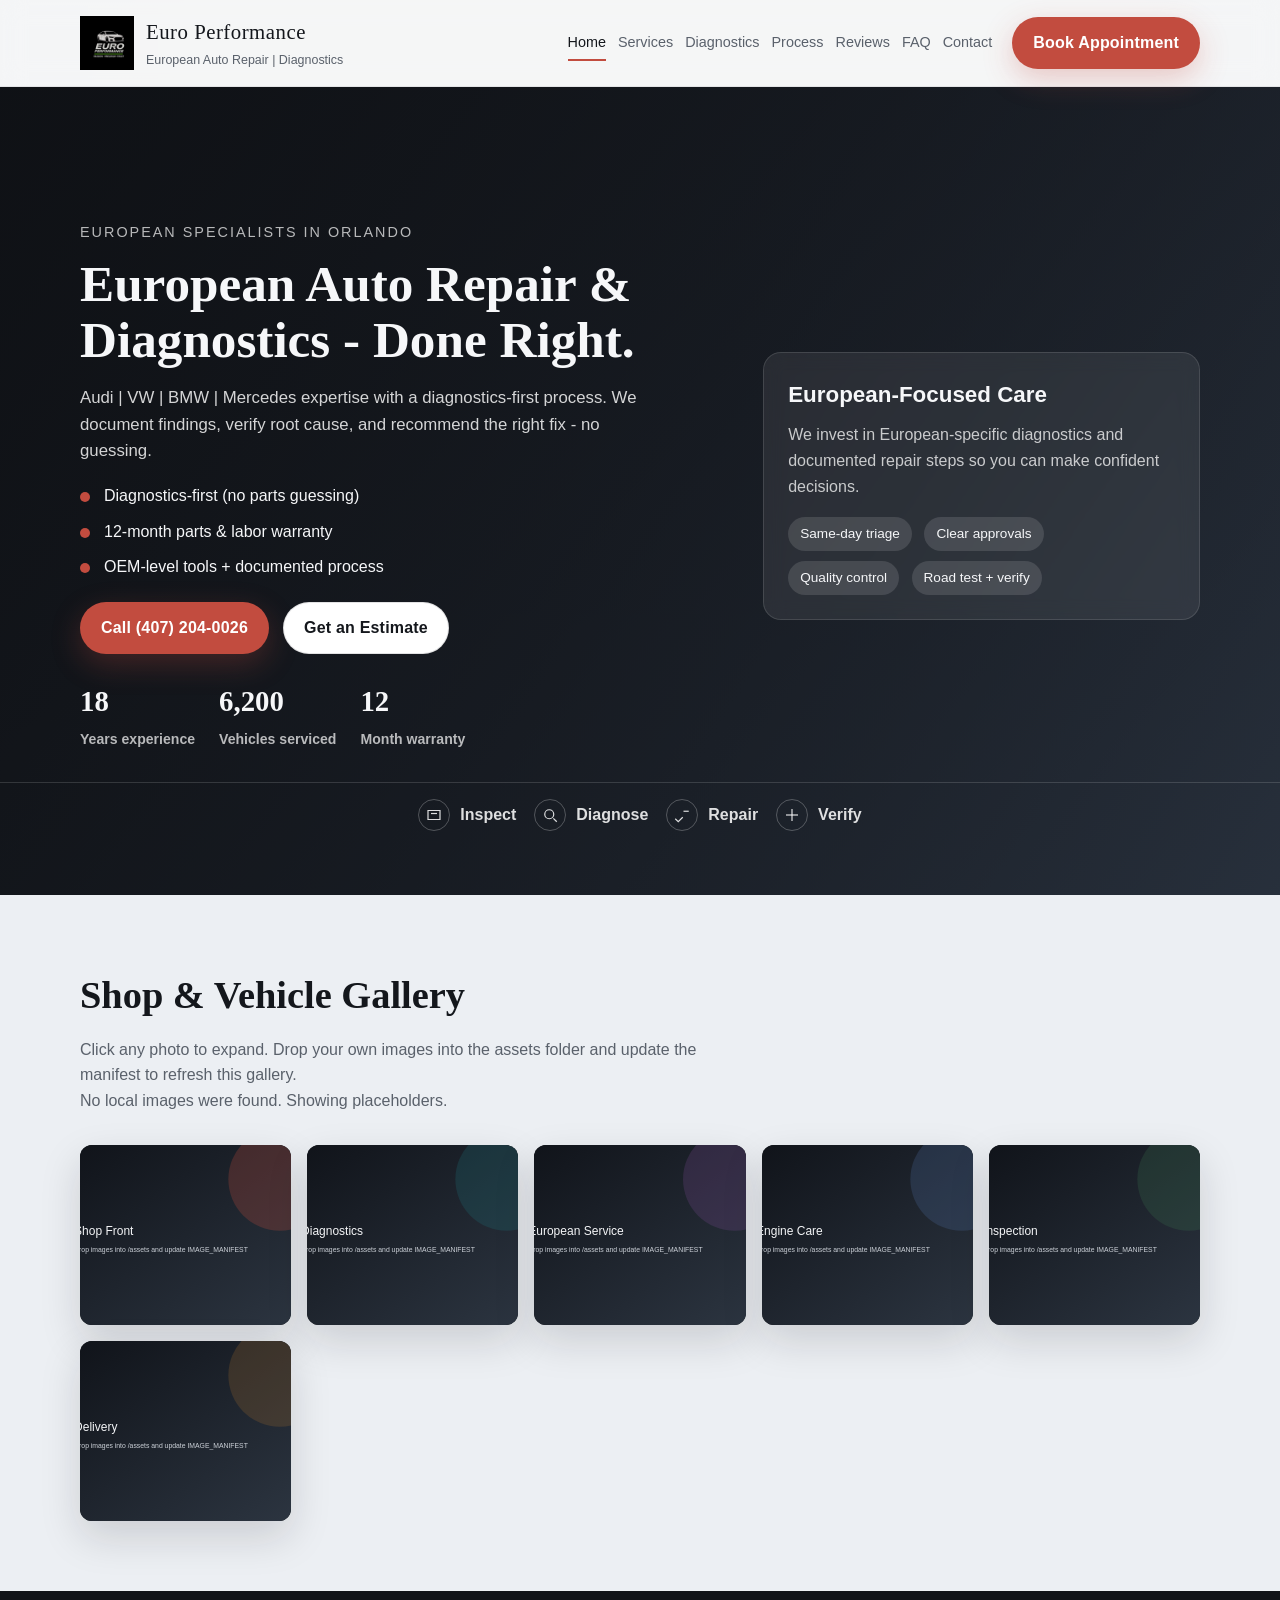
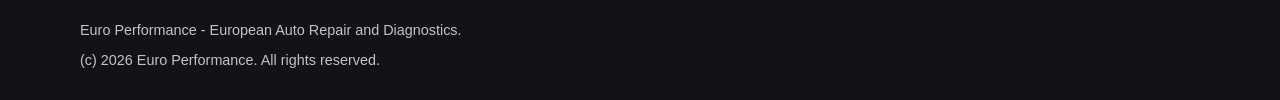
==== index.html @ 00151415 "Initial commit" ====
<!doctype html>
<html lang="en">
<head>
  <meta charset="utf-8">
  <meta name="viewport" content="width=device-width, initial-scale=1">
  <title>Euro Performance | European Auto Repair & Diagnostics</title>
  <meta name="description" content="Euro Performance provides European auto repair and diagnostics. Audi, VW, BMW, Mercedes specialists with a diagnostics-first process.">
  <meta property="og:title" content="Euro Performance">
  <meta property="og:description" content="European auto repair and diagnostics.">
  <meta property="og:type" content="website">
  <meta property="og:image" content="assets/og-placeholder.svg">
  <meta property="og:url" content="https://example.com">
  <link rel="stylesheet" href="styles.css">
  <script type="application/ld+json">
  {
    "@context": "https://schema.org",
    "@type": "LocalBusiness",
    "name": "Euro Performance",
    "description": "European auto repair and diagnostics.",
    "telephone": "+1-407-204-0026",
    "address": {
      "@type": "PostalAddress",
      "streetAddress": "1234 Placeholder Ave",
      "addressLocality": "Orlando",
      "addressRegion": "FL",
      "postalCode": "32801",
      "addressCountry": "US"
    },
    "areaServed": "Orlando, FL",
    "url": "https://example.com"
  }
  </script>
</head>
<body>
  <a class="skip-link" href="#main" data-no-transition="true">Skip to content</a>
  <div id="pageTransition" class="page-transition" aria-hidden="true">
    <div class="wipe"></div>
  </div>
  <header class="site-header" aria-label="Primary">
    <div class="container header-inner">
      <div class="brand">
        <img class="brand-logo" src="galery/logo/logo.jpg" alt="Euro Performance logo">
        <div class="brand-text">
          <span class="brand-name">Euro Performance</span>
          <span class="brand-tag">European Auto Repair | Diagnostics</span>
        </div>
      </div>
      <nav class="nav" aria-label="Site">
        <a class="is-active" href="index.html" aria-current="page">Home</a>
        <a href="services.html">Services</a>
        <a href="diagnostics.html">Diagnostics</a>
        <a href="process.html">Process</a>
        <a href="reviews.html">Reviews</a>
        <a href="faq.html">FAQ</a>
        <a href="contact.html">Contact</a>
      </nav>
      <a class="btn btn-primary header-cta" href="contact.html" aria-label="Book Appointment">Book Appointment</a>
    </div>
  </header>

  <main id="main">
    <section class="hero" id="hero">
      <div class="container hero-inner">
        <div class="hero-copy">
          <p class="eyebrow">European specialists in Orlando</p>
          <h1 class="section-title" tabindex="-1">European Auto Repair & Diagnostics - Done Right.</h1>
          <p class="subhead">Audi | VW | BMW | Mercedes expertise with a diagnostics-first process. We document findings, verify root cause, and recommend the right fix - no guessing.</p>
          <ul class="value-list">
            <li>Diagnostics-first (no parts guessing)</li>
            <li>12-month parts & labor warranty</li>
            <li>OEM-level tools + documented process</li>
          </ul>
          <div class="hero-ctas">
            <a class="btn btn-primary" href="tel:+14072040026">Call (407) 204-0026</a>
            <a class="btn btn-secondary" href="contact.html">Get an Estimate</a>
          </div>
          <div class="hero-metrics">
            <div class="metric">
              <span class="metric-value" data-count="18">0</span>
              <span class="metric-label">Years experience</span>
            </div>
            <div class="metric">
              <span class="metric-value" data-count="6200">0</span>
              <span class="metric-label">Vehicles serviced</span>
            </div>
            <div class="metric">
              <span class="metric-value" data-count="12">0</span>
              <span class="metric-label">Month warranty</span>
            </div>
          </div>
        </div>
        <div class="hero-card">
          <div class="hero-card-inner">
            <h3>European-Focused Care</h3>
            <p>We invest in European-specific diagnostics and documented repair steps so you can make confident decisions.</p>
            <div class="hero-card-list">
              <div>
                <span class="pill">Same-day triage</span>
                <span class="pill">Clear approvals</span>
              </div>
              <div>
                <span class="pill">Quality control</span>
                <span class="pill">Road test + verify</span>
              </div>
            </div>
          </div>
        </div>
      </div>
      <div class="trust-band" aria-label="Trusted Process">
        <div class="trust-step">
          <span class="icon">
            <svg viewBox="0 0 24 24" aria-hidden="true"><path d="M4 6h16v12H4z" fill="none" stroke="currentColor" stroke-width="1.6"/><path d="M8 10h8" stroke="currentColor" stroke-width="1.6"/></svg>
          </span>
          <span>Inspect</span>
        </div>
        <div class="trust-step">
          <span class="icon">
            <svg viewBox="0 0 24 24" aria-hidden="true"><circle cx="11" cy="11" r="6" fill="none" stroke="currentColor" stroke-width="1.6"/><path d="M16.5 16.5L21 21" stroke="currentColor" stroke-width="1.6"/></svg>
          </span>
          <span>Diagnose</span>
        </div>
        <div class="trust-step">
          <span class="icon">
            <svg viewBox="0 0 24 24" aria-hidden="true"><path d="M3 17l4 4 6-6" fill="none" stroke="currentColor" stroke-width="1.6"/><path d="M14 7h7" stroke="currentColor" stroke-width="1.6"/></svg>
          </span>
          <span>Repair</span>
        </div>
        <div class="trust-step">
          <span class="icon">
            <svg viewBox="0 0 24 24" aria-hidden="true"><path d="M4 12h16" stroke="currentColor" stroke-width="1.6"/><path d="M12 4v16" stroke="currentColor" stroke-width="1.6"/></svg>
          </span>
          <span>Verify</span>
        </div>
      </div>
    </section>


    <section id="gallery" class="section alt reveal">
      <div class="container">
        <div class="section-header">
          <h2 class="section-title" tabindex="-1">Shop & Vehicle Gallery</h2>
          <p>Click any photo to expand. Drop your own images into the assets folder and update the manifest to refresh this gallery.</p>
          <p id="gallery-status" class="muted"></p>
        </div>
        <div id="gallery-grid" class="gallery-grid" aria-live="polite"></div>
      </div>
    </section>

    <section id="before-after" class="section reveal">
      <div class="container">
        <div class="section-header">
          <h2 class="section-title" tabindex="-1">Before & After</h2>
          <p>When provided, we document the transformation with clear before-and-after photos.</p>
        </div>
        <div id="before-after-grid" class="before-after-grid"></div>
      </div>
    </section>

  </main>

  <footer class="site-footer">
    <div class="container footer-inner">
      <p>Euro Performance - European Auto Repair and Diagnostics.</p>
      <p>(c) <span id="year"></span> Euro Performance. All rights reserved.</p>
    </div>
  </footer>

  <div id="lightbox" class="lightbox" role="dialog" aria-modal="true" aria-hidden="true" aria-label="Image preview">
    <div class="lightbox-inner">
      <button id="lightbox-close" class="lightbox-close" type="button" aria-label="Close image">x</button>
      <img id="lightbox-img" alt="Expanded gallery item">
      <p id="lightbox-caption"></p>
    </div>
  </div>

  <script src="app.js"></script>
</body>
</html>
---- styles.css ----
﻿:root {
  --bg: #f4f5f7;
  --bg-alt: #eceff3;
  --bg-dark: #111318;
  --text: #14171c;
  --muted: #5a616b;
  --accent: #c24c3f;
  --accent-dark: #a33a30;
  --card: #ffffff;
  --shadow: 0 16px 40px rgba(17, 19, 24, 0.15);
  --radius: 18px;
  --radius-sm: 12px;
  --font-display: "Cormorant Garamond", "Times New Roman", serif;
  --font-body: "Avenir Next", "Segoe UI", "Helvetica Neue", sans-serif;
  --hero-image: linear-gradient(135deg, #171b22, #2e3845);
  --header-height: 86px;
  --transition-duration: 900ms;
  --transition-ease: cubic-bezier(0.65, 0, 0.35, 1);
}

* {
  box-sizing: border-box;
  margin: 0;
  padding: 0;
}

html {
  scroll-behavior: auto;
}

body {
  font-family: var(--font-body);
  color: var(--text);
  background: radial-gradient(circle at top, #f9f8f6, var(--bg)) fixed;
  line-height: 1.6;
}

img {
  max-width: 100%;
  display: block;
}

a {
  color: inherit;
  text-decoration: none;
}

main {
  transition: filter 0.3s ease;
}

body.is-transitioning main {
  filter: blur(1.6px);
}

body.is-transitioning main,
body.is-transitioning header,
body.is-transitioning footer {
  pointer-events: none;
}

.skip-link {
  position: absolute;
  left: -999px;
  top: 12px;
  background: #fff;
  color: #000;
  padding: 8px 12px;
  border-radius: 6px;
  z-index: 20;
}

.skip-link:focus {
  left: 12px;
}

.page-transition {
  position: fixed;
  inset: 0;
  z-index: 999;
  pointer-events: none;
  opacity: 0;
  transition: opacity 0.2s ease;
}

.page-transition.is-active {
  opacity: 1;
}

.page-transition .wipe {
  position: absolute;
  inset: 0;
  background: linear-gradient(120deg, rgba(12, 14, 18, 0.96) 0%, rgba(28, 34, 42, 0.98) 55%, rgba(194, 76, 63, 0.35) 100%);
  clip-path: polygon(-30% 0, 0 0, -10% 100%, -40% 100%);
  transform: translateZ(0);
}

.page-transition.is-active .wipe {
  animation: wipe-diagonal var(--transition-duration) var(--transition-ease) forwards;
}

@supports not (clip-path: polygon(0 0, 100% 0, 100% 100%, 0 100%)) {
  .page-transition .wipe {
    clip-path: none;
    transform: translateX(-100%);
  }

  .page-transition.is-active .wipe {
    animation-name: wipe-fallback;
  }
}

@keyframes wipe-diagonal {
  0% {
    clip-path: polygon(-30% 0, 0 0, -10% 100%, -40% 100%);
  }
  50% {
    clip-path: polygon(0 0, 100% 0, 100% 100%, 0 100%);
  }
  100% {
    clip-path: polygon(100% 0, 130% 0, 160% 100%, 100% 100%);
  }
}

@keyframes wipe-fallback {
  0% {
    transform: translateX(-100%);
  }
  50% {
    transform: translateX(0);
  }
  100% {
    transform: translateX(100%);
  }
}

.container {
  width: min(1120px, 92vw);
  margin: 0 auto;
}

.site-header {
  position: sticky;
  top: 0;
  z-index: 10;
  background: rgba(244, 245, 247, 0.9);
  backdrop-filter: blur(12px);
  border-bottom: 1px solid rgba(18, 20, 25, 0.08);
}

.header-inner {
  min-height: var(--header-height);
  display: flex;
  align-items: center;
  gap: 12px 20px;
  flex-wrap: wrap;
  padding: 12px 0;
}

.brand {
  display: flex;
  align-items: center;
  gap: 12px;
  font-family: var(--font-display);
}

.brand-logo {
  width: 54px;
  height: 54px;
  object-fit: contain;
}

.brand-text {
  display: flex;
  flex-direction: column;
  gap: 2px;
}

.brand-name {
  font-size: 1.3rem;
  letter-spacing: 0.5px;
}

.brand-tag {
  font-size: 0.78rem;
  color: var(--muted);
  font-family: var(--font-body);
}

.nav {
  display: flex;
  flex-wrap: wrap;
  gap: 12px;
  width: 100%;
  order: 3;
  font-size: 0.9rem;
  padding-bottom: 6px;
}

.nav a {
  position: relative;
  display: inline-flex;
  color: var(--muted);
  transition: color 0.2s ease;
}

.nav a::after {
  content: "";
  position: absolute;
  left: 0;
  right: 0;
  bottom: -6px;
  height: 2px;
  background: var(--accent);
  transform: scaleX(0);
  transform-origin: left;
  transition: transform 0.25s ease;
}

.nav a:hover {
  color: var(--text);
}

.nav a.is-active {
  color: var(--text);
}

.nav a.is-active::after {
  transform: scaleX(1);
}

.header-cta {
  margin-left: auto;
  order: 2;
}

.btn {
  display: inline-flex;
  align-items: center;
  justify-content: center;
  padding: 12px 20px;
  border-radius: 999px;
  border: 1px solid transparent;
  font-weight: 600;
  letter-spacing: 0.2px;
  transition: transform 0.2s ease, box-shadow 0.2s ease, background 0.2s ease;
}

.btn-primary {
  background: var(--accent);
  color: #fff;
  box-shadow: 0 10px 30px rgba(194, 76, 63, 0.28);
}

.btn-primary:hover {
  background: var(--accent-dark);
  transform: translateY(-1px);
}

.btn-secondary {
  background: #fff;
  border-color: rgba(17, 19, 24, 0.12);
  color: var(--text);
}

.btn-secondary:hover {
  transform: translateY(-1px);
  box-shadow: 0 12px 26px rgba(17, 19, 24, 0.12);
}

.hero {
  position: relative;
  color: #f6f7f9;
  padding: calc(var(--header-height) + 48px) 0 64px;
  overflow: hidden;
}

.hero::before {
  content: "";
  position: absolute;
  inset: 0;
  background-image: var(--hero-image);
  background-size: cover;
  background-position: center;
  filter: saturate(1.05);
  transform: scale(1.02);
  z-index: -2;
}

.hero::after {
  content: "";
  position: absolute;
  inset: 0;
  background: linear-gradient(120deg, rgba(14, 16, 20, 0.9) 0%, rgba(14, 16, 20, 0.6) 50%, rgba(14, 16, 20, 0.2) 100%);
  z-index: -1;
}

.hero-inner {
  display: grid;
  gap: 28px;
}

.hero-copy h1 {
  font-family: var(--font-display);
  font-size: clamp(2.4rem, 4vw, 3.4rem);
  line-height: 1.1;
  margin-bottom: 16px;
}

.eyebrow {
  font-size: 0.9rem;
  text-transform: uppercase;
  letter-spacing: 2px;
  color: rgba(255, 255, 255, 0.7);
  margin-bottom: 12px;
}

.subhead {
  font-size: 1.05rem;
  color: rgba(255, 255, 255, 0.82);
  max-width: 560px;
}

.value-list {
  list-style: none;
  margin: 18px 0 22px;
  display: grid;
  gap: 10px;
}

.value-list li {
  position: relative;
  padding-left: 24px;
}

.value-list li::before {
  content: "";
  position: absolute;
  left: 0;
  top: 9px;
  width: 10px;
  height: 10px;
  background: var(--accent);
  border-radius: 50%;
}

.hero-ctas {
  display: flex;
  flex-wrap: wrap;
  gap: 14px;
  margin-bottom: 24px;
}

.hero-metrics {
  display: flex;
  gap: 24px;
  flex-wrap: wrap;
}

.metric {
  display: flex;
  flex-direction: column;
  gap: 4px;
  font-weight: 600;
}

.metric-value {
  font-size: 1.8rem;
  font-family: var(--font-display);
}

.metric-label {
  font-size: 0.88rem;
  color: rgba(255, 255, 255, 0.7);
}

.hero-card {
  background: rgba(255, 255, 255, 0.08);
  border: 1px solid rgba(255, 255, 255, 0.12);
  border-radius: var(--radius);
  padding: 24px;
  backdrop-filter: blur(10px);
}

.hero-card h3 {
  font-size: 1.4rem;
  margin-bottom: 10px;
}

.hero-card p {
  color: rgba(255, 255, 255, 0.75);
}

.hero-card-list {
  display: grid;
  gap: 10px;
  margin-top: 18px;
}

.pill {
  display: inline-flex;
  align-items: center;
  padding: 6px 12px;
  border-radius: 999px;
  background: rgba(255, 255, 255, 0.12);
  font-size: 0.85rem;
  margin-right: 8px;
}

.trust-band {
  margin-top: 32px;
  display: flex;
  flex-wrap: wrap;
  gap: 18px;
  justify-content: center;
  padding: 16px 0 0;
  color: rgba(255, 255, 255, 0.86);
  border-top: 1px solid rgba(255, 255, 255, 0.14);
}

.trust-step {
  display: flex;
  align-items: center;
  gap: 10px;
  font-weight: 600;
}

.trust-step .icon {
  width: 32px;
  height: 32px;
  border-radius: 50%;
  border: 1px solid rgba(255, 255, 255, 0.25);
  display: inline-flex;
  align-items: center;
  justify-content: center;
}

.trust-step svg {
  width: 18px;
  height: 18px;
}

.section {
  padding: 70px 0;
  scroll-margin-top: calc(var(--header-height) + 24px);
}

.section.alt {
  background: var(--bg-alt);
}

.section-title:focus {
  outline: 2px solid rgba(194, 76, 63, 0.6);
  outline-offset: 6px;
}

.section.is-incoming {
  animation: section-in 0.55s ease;
}

@keyframes section-in {
  from {
    opacity: 0.65;
    transform: translateY(10px);
  }
  to {
    opacity: 1;
    transform: translateY(0);
  }
}

.section-header {
  margin-bottom: 32px;
}

.section-header h2 {
  font-family: var(--font-display);
  font-size: clamp(1.9rem, 3vw, 2.6rem);
  margin-bottom: 10px;
}

.section-header p {
  color: var(--muted);
  max-width: 680px;
}

.services-section {
  padding-top: 22px;
}

.services-section .section-header {
  margin-bottom: 10px;
}

.services-section .section-header h2 {
  margin-bottom: 6px;
}

.card-grid {
  display: grid;
  gap: 18px;
}

.card {
  background: var(--card);
  border-radius: var(--radius);
  padding: 22px;
  box-shadow: var(--shadow);
}

.card h3 {
  font-size: 1.2rem;
  margin-bottom: 10px;
}

.card p {
  color: var(--muted);
}

.services-layout {
  display: grid;
  gap: 24px;
  grid-template-columns: minmax(240px, 290px) minmax(0, 1fr);
  align-items: start;
}

.services-menu {
  background: linear-gradient(160deg, rgba(255, 255, 255, 0.9), rgba(236, 239, 243, 0.95));
  border-radius: var(--radius);
  padding: 18px;
  box-shadow: var(--shadow);
  display: grid;
  gap: 10px;
  border: 1px solid rgba(17, 19, 24, 0.08);
}

.service-tab {
  border: none;
  background: transparent;
  text-align: left;
  padding: 14px 16px;
  border-radius: 12px;
  font-size: 1.02rem;
  font-weight: 600;
  color: var(--text);
  cursor: pointer;
  transition: background 0.25s ease, transform 0.25s ease, color 0.25s ease, box-shadow 0.25s ease;
}

.service-tab:hover {
  background: rgba(194, 76, 63, 0.08);
}

.service-tab.is-active {
  background: linear-gradient(130deg, rgba(194, 76, 63, 0.18), rgba(17, 19, 24, 0.08));
  color: #1a1d23;
  box-shadow: 0 10px 24px rgba(194, 76, 63, 0.18);
  transform: translateY(-1px);
}

.service-tab:focus-visible {
  outline: 2px solid rgba(194, 76, 63, 0.5);
  outline-offset: 2px;
}

.services-panels {
  position: relative;
}

.services-panels::before,
.services-panels::after {
  content: "";
  position: absolute;
  inset: -20px;
  border-radius: calc(var(--radius) + 10px);
  pointer-events: none;
}

.services-panels::before {
  background: radial-gradient(circle at 15% 20%, rgba(194, 76, 63, 0.18), transparent 55%),
    radial-gradient(circle at 85% 20%, rgba(31, 111, 120, 0.18), transparent 50%),
    radial-gradient(circle at 70% 90%, rgba(122, 74, 143, 0.16), transparent 55%);
  opacity: 0.8;
}

.services-panels::after {
  background: linear-gradient(120deg, rgba(15, 18, 24, 0.05), rgba(255, 255, 255, 0));
  opacity: 0.6;
}

.service-panel {
  position: relative;
  background: linear-gradient(135deg, #ffffff 0%, #f2f4f7 50%, #f9f7f4 100%);
  border-radius: var(--radius);
  padding: 36px;
  box-shadow: var(--shadow);
  display: none;
  border: 1px solid rgba(17, 19, 24, 0.08);
  overflow: hidden;
}

.service-panel.is-active {
  display: block;
  animation: panel-glide 0.45s ease;
}

.service-panel::before {
  content: "";
  position: absolute;
  right: -120px;
  top: -140px;
  width: 320px;
  height: 320px;
  background: radial-gradient(circle, rgba(194, 76, 63, 0.22), transparent 65%);
  border-radius: 50%;
}

.service-panel::after {
  content: "";
  position: absolute;
  left: -80px;
  bottom: -120px;
  width: 280px;
  height: 280px;
  background: radial-gradient(circle, rgba(31, 111, 120, 0.2), transparent 70%);
  border-radius: 50%;
}

.service-panel-inner {
  position: relative;
  z-index: 1;
  display: grid;
  gap: 20px;
}

.service-media {
  display: grid;
  grid-template-columns: 1.15fr 0.85fr;
  grid-template-rows: repeat(2, minmax(0, 1fr));
  gap: 12px;
  margin-top: 4px;
}

.service-media img {
  width: 100%;
  height: 100%;
  min-height: 140px;
  object-fit: cover;
  border-radius: 14px;
  box-shadow: 0 16px 30px rgba(17, 19, 24, 0.18);
}

.service-media img:first-child {
  grid-row: span 2;
}

.service-media.is-duo {
  grid-template-columns: repeat(2, minmax(0, 1fr));
  grid-template-rows: auto;
}

.service-media.is-duo img:first-child {
  grid-row: auto;
}

.service-media.is-duo img {
  min-height: 180px;
}

.service-hero {
  display: grid;
  grid-template-columns: minmax(0, 1.1fr) minmax(0, 0.9fr);
  gap: 22px;
  align-items: center;
}

.service-hero-copy p {
  max-width: 560px;
}

.service-grid {
  display: grid;
  grid-template-columns: repeat(2, minmax(0, 1fr));
  gap: 18px;
}

.service-grid.three {
  grid-template-columns: repeat(3, minmax(0, 1fr));
}

.service-block {
  background: rgba(255, 255, 255, 0.7);
  border-radius: 14px;
  padding: 16px;
  border: 1px solid rgba(17, 19, 24, 0.08);
  box-shadow: inset 0 0 0 1px rgba(255, 255, 255, 0.4);
}

.service-subtitle {
  font-size: 1.02rem;
  letter-spacing: 0.4px;
  text-transform: uppercase;
  color: rgba(20, 23, 28, 0.75);
}

.service-steps {
  list-style: none;
  display: grid;
  gap: 12px;
  padding: 0;
  margin: 0;
}

.service-steps li {
  background: rgba(255, 255, 255, 0.7);
  border-radius: 12px;
  padding: 12px 14px;
  border: 1px solid rgba(17, 19, 24, 0.08);
}

.service-steps strong {
  color: var(--accent-dark);
  font-weight: 700;
  display: block;
  margin-bottom: 4px;
}

.service-note {
  font-weight: 600;
  color: rgba(20, 23, 28, 0.7);
}

.service-symptoms {
  font-weight: 600;
  color: var(--muted);
}

.service-callout {
  padding: 16px 18px;
  border-radius: 16px;
  background: linear-gradient(120deg, rgba(194, 76, 63, 0.12), rgba(31, 111, 120, 0.08));
  border: 1px solid rgba(17, 19, 24, 0.08);
}

.service-cta {
  width: fit-content;
}

.service-rebuild {
  display: grid;
  gap: 16px;
  padding-top: 6px;
}

.service-rebuild-gallery {
  display: grid;
  grid-template-columns: repeat(auto-fit, minmax(120px, 1fr));
  gap: 10px;
}

.service-rebuild-gallery img {
  width: 100%;
  height: 110px;
  object-fit: cover;
  border-radius: 12px;
  box-shadow: 0 12px 24px rgba(17, 19, 24, 0.18);
}

.service-faq {
  display: grid;
  gap: 12px;
  padding: 16px 18px;
  border-radius: 16px;
  background: rgba(255, 255, 255, 0.72);
  border: 1px solid rgba(17, 19, 24, 0.08);
}

.service-faq-item {
  display: grid;
  gap: 6px;
}

.service-faq-item strong {
  font-weight: 700;
  color: #1a1d23;
}

.panel-eyebrow {
  text-transform: uppercase;
  letter-spacing: 2px;
  font-size: 0.72rem;
  color: rgba(20, 23, 28, 0.7);
}

.services-panels.is-switching .service-panel.is-active {
  animation: panel-glide 0.45s ease;
}

@keyframes panel-glide {
  from {
    opacity: 0.2;
    transform: translateY(16px) scale(0.98);
  }
  to {
    opacity: 1;
    transform: translateY(0) scale(1);
  }
}

.split {
  display: grid;
  gap: 28px;
}

.panel {
  background: var(--card);
  border-radius: var(--radius);
  padding: 24px;
  box-shadow: var(--shadow);
}

.checklist {
  list-style: none;
  display: grid;
  gap: 10px;
  margin-top: 12px;
}

.checklist li {
  padding-left: 28px;
  position: relative;
}

.checklist li::before {
  content: "";
  position: absolute;
  left: 0;
  top: 7px;
  width: 16px;
  height: 16px;
  border-radius: 4px;
  border: 1px solid var(--accent);
  background: linear-gradient(135deg, rgba(194, 76, 63, 0.15), rgba(194, 76, 63, 0.35));
}

.muted {
  color: var(--muted);
}

.gallery-grid {
  display: grid;
  gap: 16px;
  grid-template-columns: repeat(auto-fit, minmax(180px, 1fr));
}

.gallery-item {
  border: none;
  padding: 0;
  border-radius: var(--radius-sm);
  overflow: hidden;
  cursor: pointer;
  background: #0e1014;
  box-shadow: var(--shadow);
  transition: transform 0.2s ease, box-shadow 0.2s ease;
}

.gallery-item:hover {
  transform: translateY(-2px);
  box-shadow: 0 18px 36px rgba(17, 19, 24, 0.2);
}

.gallery-item img {
  width: 100%;
  height: 180px;
  object-fit: cover;
}

.before-after-grid {
  display: grid;
  gap: 18px;
}

.before-after {
  background: var(--card);
  border-radius: var(--radius);
  overflow: hidden;
  box-shadow: var(--shadow);
}

.before-after h3 {
  padding: 16px 20px 0;
}

.before-after-inner {
  display: grid;
  grid-template-columns: repeat(auto-fit, minmax(220px, 1fr));
  gap: 0;
}

.before-after figure {
  margin: 0;
  position: relative;
}

.before-after img {
  width: 100%;
  height: 220px;
  object-fit: cover;
}

.before-after figcaption {
  position: absolute;
  left: 12px;
  top: 12px;
  background: rgba(0, 0, 0, 0.6);
  color: #fff;
  padding: 4px 10px;
  border-radius: 999px;
  font-size: 0.8rem;
}

.timeline {
  list-style: none;
  display: grid;
  gap: 18px;
}

.timeline li {
  display: grid;
  grid-template-columns: 50px 1fr;
  gap: 16px;
  align-items: start;
  background: var(--card);
  border-radius: var(--radius);
  padding: 18px;
  box-shadow: var(--shadow);
}

.step {
  width: 42px;
  height: 42px;
  border-radius: 50%;
  background: rgba(194, 76, 63, 0.14);
  color: var(--accent-dark);
  display: grid;
  place-items: center;
  font-weight: 700;
}

.faq-list {
  display: grid;
  gap: 12px;
}

.faq-list details {
  background: var(--card);
  border-radius: var(--radius);
  padding: 14px 18px;
  box-shadow: var(--shadow);
}

.faq-list summary {
  font-weight: 600;
  cursor: pointer;
}

.contact-grid {
  display: grid;
  gap: 28px;
}

.contact-card {
  background: var(--card);
  border-radius: var(--radius);
  padding: 24px;
  box-shadow: var(--shadow);
}

.contact-list {
  list-style: none;
  display: grid;
  gap: 10px;
  margin: 16px 0;
}

.contact-form {
  background: var(--card);
  border-radius: var(--radius);
  padding: 24px;
  box-shadow: var(--shadow);
  display: grid;
  gap: 14px;
}

.field {
  display: grid;
  gap: 6px;
}

input,
textarea {
  border: 1px solid rgba(17, 19, 24, 0.2);
  border-radius: 10px;
  padding: 10px 12px;
  font-family: inherit;
  font-size: 0.95rem;
}

input:focus,
textarea:focus {
  outline: 2px solid rgba(194, 76, 63, 0.25);
  border-color: rgba(194, 76, 63, 0.6);
}

.input-error {
  border-color: #c24c3f;
  background: rgba(194, 76, 63, 0.06);
}

.form-status {
  color: #c24c3f;
  font-size: 0.9rem;
}

.form-success {
  color: #1e7a4c;
  font-weight: 600;
}

.site-footer {
  background: var(--bg-dark);
  color: rgba(255, 255, 255, 0.75);
  padding: 28px 0;
}

.footer-inner {
  display: grid;
  gap: 6px;
  font-size: 0.9rem;
}

.lightbox {
  position: fixed;
  inset: 0;
  background: rgba(9, 10, 12, 0.85);
  display: flex;
  align-items: center;
  justify-content: center;
  opacity: 0;
  pointer-events: none;
  transition: opacity 0.2s ease;
  z-index: 40;
  padding: 20px;
}

.lightbox.is-open {
  opacity: 1;
  pointer-events: auto;
}

.lightbox-inner {
  background: #0d1014;
  border-radius: var(--radius);
  padding: 20px;
  max-width: 900px;
  width: 100%;
  display: grid;
  gap: 12px;
  color: #fff;
}

.lightbox-inner img {
  width: 100%;
  max-height: 70vh;
  object-fit: contain;
  border-radius: var(--radius-sm);
}

.lightbox-close {
  margin-left: auto;
  background: none;
  border: none;
  color: #fff;
  font-size: 1.6rem;
  cursor: pointer;
}

.reveal {
  opacity: 0;
  transform: translateY(24px);
  transition: opacity 0.6s ease, transform 0.6s ease;
}

.reveal.is-visible {
  opacity: 1;
  transform: translateY(0);
}

.no-scroll {
  overflow: hidden;
}

@media (min-width: 900px) {
  .header-inner {
    flex-wrap: nowrap;
    padding: 0;
  }

  .nav {
    width: auto;
    order: 0;
    margin-left: auto;
    padding-bottom: 0;
  }

  .header-cta {
    margin-left: 0;
  }

  .hero-inner {
    grid-template-columns: 1.2fr 0.8fr;
    align-items: center;
  }

  .card-grid {
    grid-template-columns: repeat(3, 1fr);
  }

  .split {
    grid-template-columns: repeat(2, 1fr);
    align-items: center;
  }

  .before-after-grid {
    grid-template-columns: repeat(2, 1fr);
  }

  .contact-grid {
    grid-template-columns: 0.9fr 1.1fr;
    align-items: start;
  }
}

@media (max-width: 900px) {
  .services-layout {
    grid-template-columns: 1fr;
  }

  .services-menu {
    grid-template-columns: repeat(auto-fit, minmax(180px, 1fr));
  }

  .service-hero {
    grid-template-columns: 1fr;
  }

  .service-media {
    grid-template-columns: repeat(2, minmax(0, 1fr));
    grid-template-rows: auto;
  }

  .service-media img {
    height: 120px;
  }

  .service-media img:first-child {
    grid-row: auto;
  }

  .service-grid {
    grid-template-columns: 1fr;
  }

  .service-media.is-duo img {
    min-height: 140px;
  }

  .service-grid.three {
    grid-template-columns: 1fr;
  }

  .service-rebuild-gallery img {
    height: 96px;
  }
}

@media (prefers-reduced-motion: reduce) {
  * {
    scroll-behavior: auto !important;
  }

  .page-transition {
    display: none;
  }

  .section.is-incoming {
    animation: none;
  }

  .reveal {
    transition: none;
  }

  .btn,
  .gallery-item {
    transition: none;
  }
}
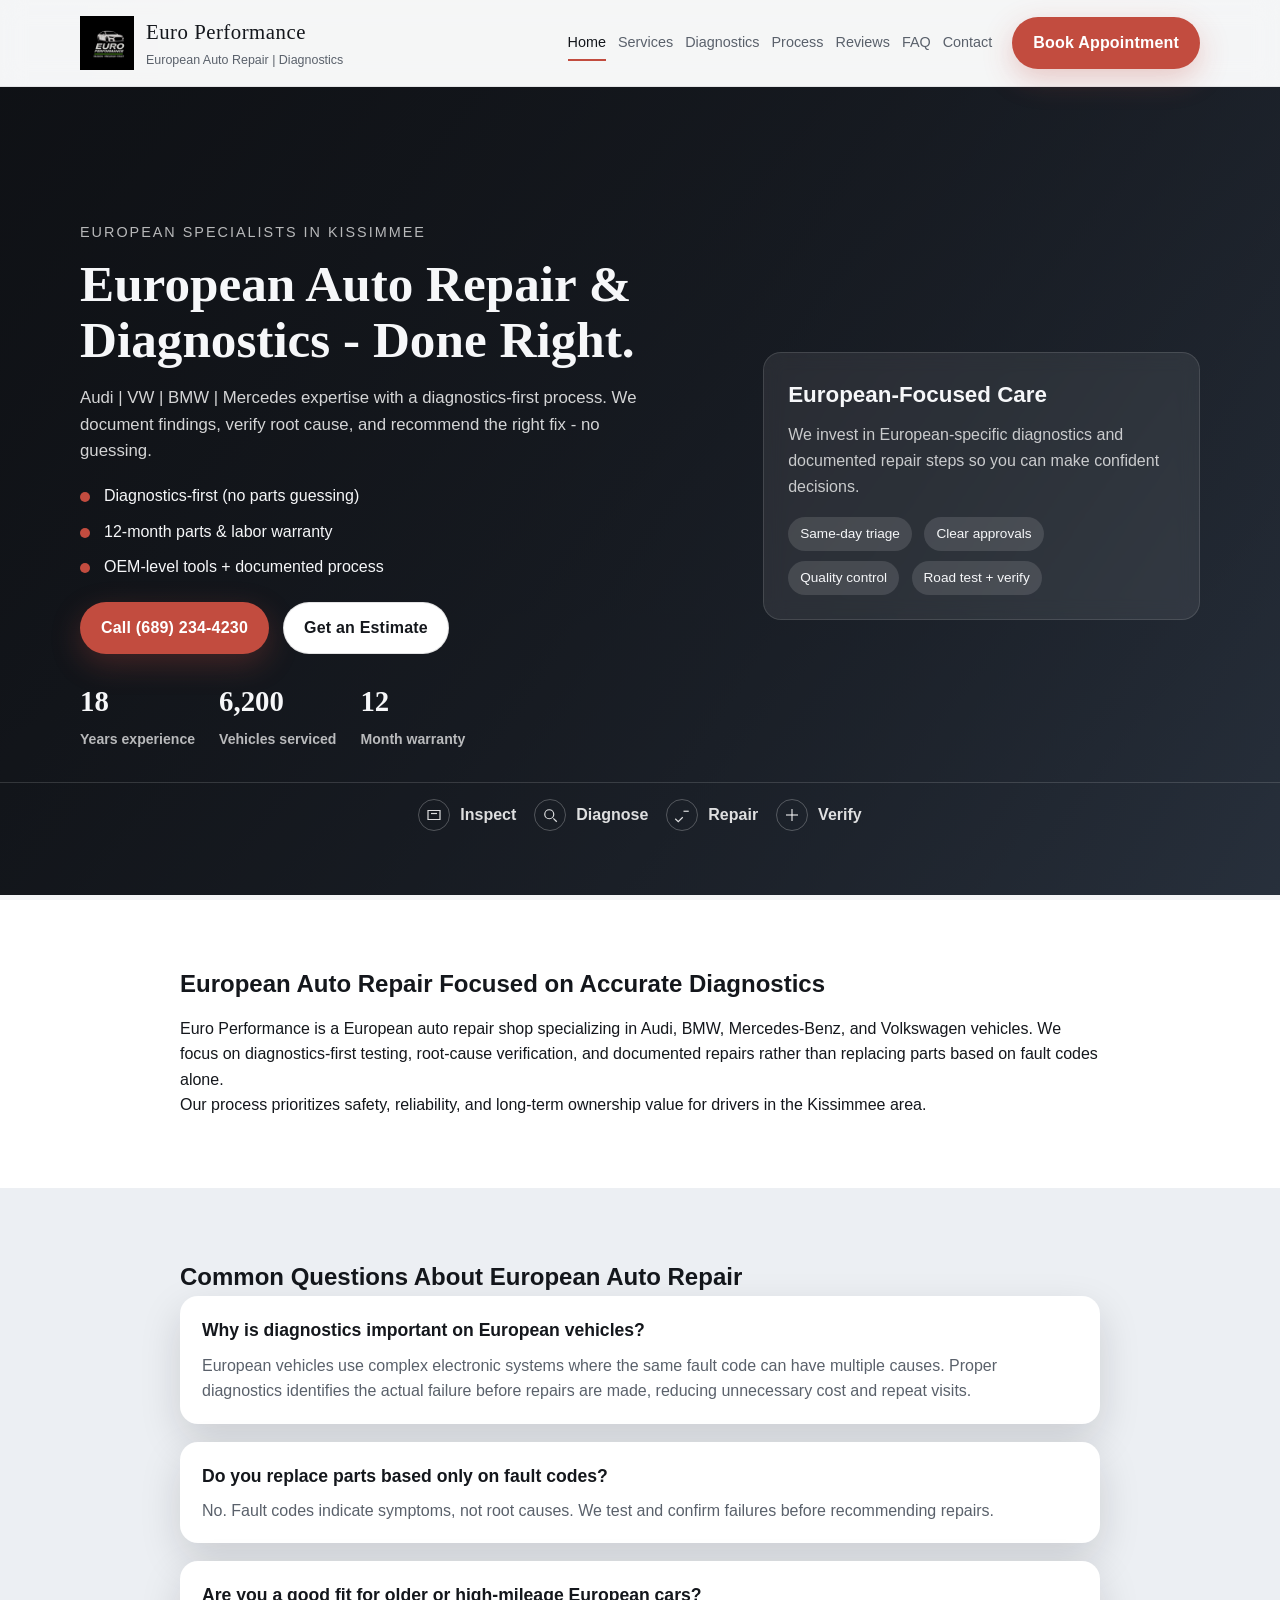
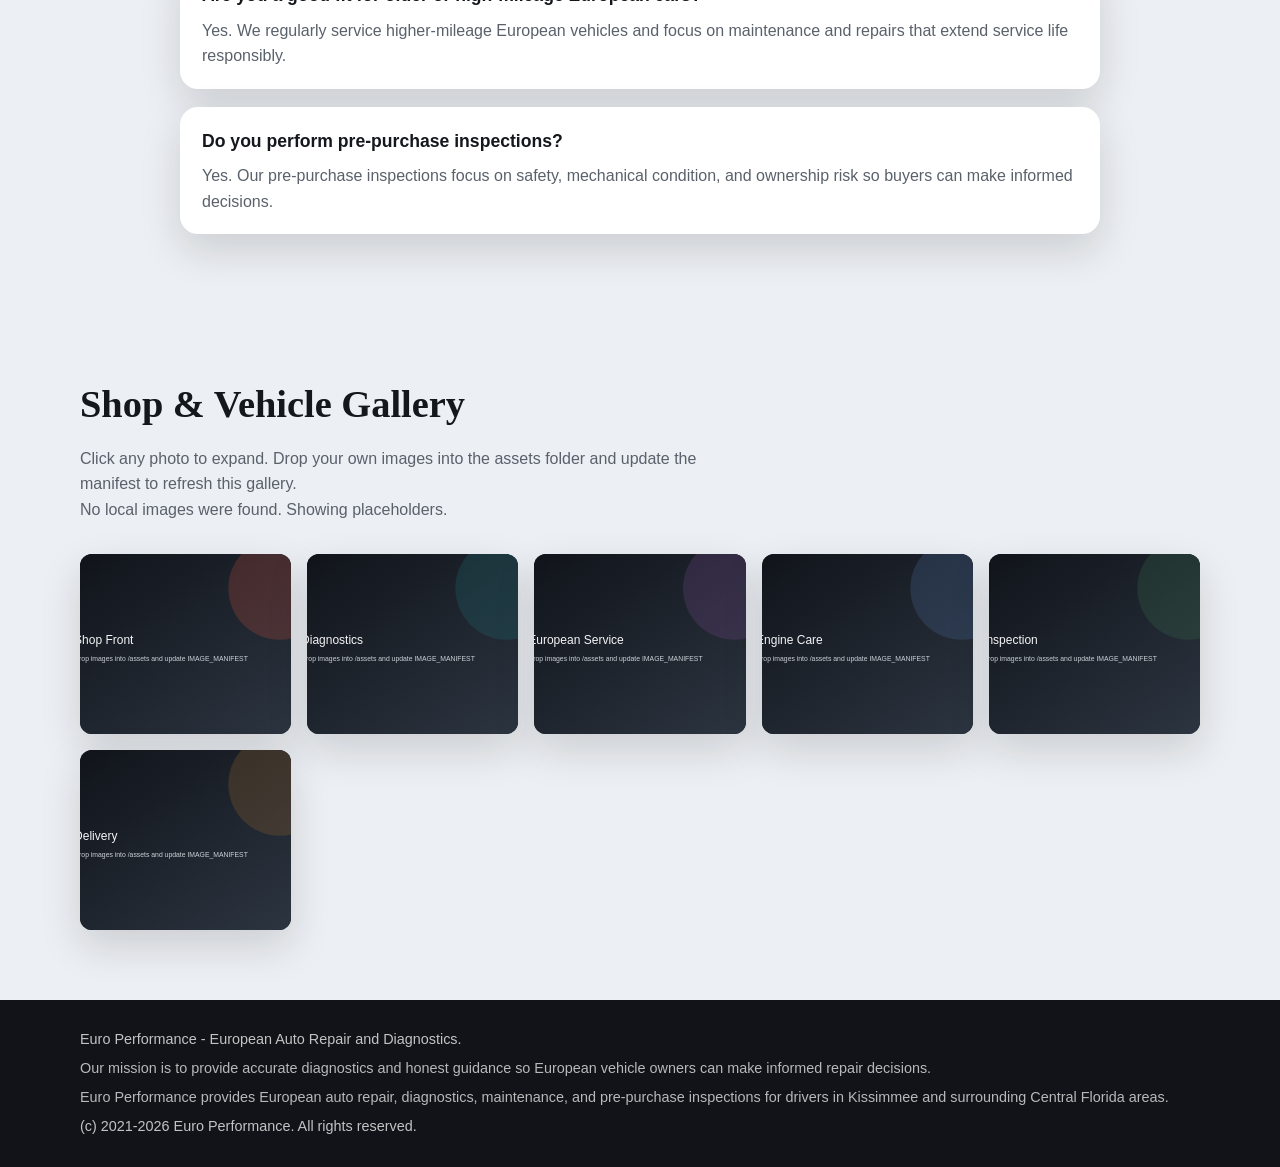
==== commit bc4fea82: "Update contact details" ====
--- a/index.html
+++ b/index.html
@@ -17,16 +17,16 @@
     "@type": "LocalBusiness",
     "name": "Euro Performance",
     "description": "European auto repair and diagnostics.",
-    "telephone": "+1-407-204-0026",
+    "telephone": "+1-689-234-4230",
     "address": {
       "@type": "PostalAddress",
-      "streetAddress": "1234 Placeholder Ave",
-      "addressLocality": "Orlando",
+      "streetAddress": "14 W Fletcher St",
+      "addressLocality": "Kissimmee",
       "addressRegion": "FL",
       "postalCode": "32801",
       "addressCountry": "US"
     },
-    "areaServed": "Orlando, FL",
+    "areaServed": "Kissimmee, FL",
     "url": "https://example.com"
   }
   </script>
@@ -62,7 +62,7 @@
     <section class="hero" id="hero">
       <div class="container hero-inner">
         <div class="hero-copy">
-          <p class="eyebrow">European specialists in Orlando</p>
+          <p class="eyebrow">European specialists in Kissimmee</p>
           <h1 class="section-title" tabindex="-1">European Auto Repair & Diagnostics - Done Right.</h1>
           <p class="subhead">Audi | VW | BMW | Mercedes expertise with a diagnostics-first process. We document findings, verify root cause, and recommend the right fix - no guessing.</p>
           <ul class="value-list">
@@ -71,7 +71,7 @@
             <li>OEM-level tools + documented process</li>
           </ul>
           <div class="hero-ctas">
-            <a class="btn btn-primary" href="tel:+14072040026">Call (407) 204-0026</a>
+            <a class="btn btn-primary" href="tel:+16892344230">Call (689) 234-4230</a>
             <a class="btn btn-secondary" href="contact.html">Get an Estimate</a>
           </div>
           <div class="hero-metrics">
@@ -135,6 +135,38 @@
     </section>
 
 
+    <section class="section ai-authority">
+      <div class="container narrow">
+        <h2 class="section-title" tabindex="-1">European Auto Repair Focused on Accurate Diagnostics</h2>
+        <p>Euro Performance is a European auto repair shop specializing in Audi, BMW, Mercedes-Benz, and Volkswagen vehicles. We focus on diagnostics-first testing, root-cause verification, and documented repairs rather than replacing parts based on fault codes alone.</p>
+        <p>Our process prioritizes safety, reliability, and long-term ownership value for drivers in the Kissimmee area.</p>
+      </div>
+    </section>
+
+    <section class="section alt common-questions">
+      <div class="container narrow">
+        <h2 class="section-title" tabindex="-1">Common Questions About European Auto Repair</h2>
+        <div class="qa-list">
+          <div class="qa-item">
+            <h3>Why is diagnostics important on European vehicles?</h3>
+            <p>European vehicles use complex electronic systems where the same fault code can have multiple causes. Proper diagnostics identifies the actual failure before repairs are made, reducing unnecessary cost and repeat visits.</p>
+          </div>
+          <div class="qa-item">
+            <h3>Do you replace parts based only on fault codes?</h3>
+            <p>No. Fault codes indicate symptoms, not root causes. We test and confirm failures before recommending repairs.</p>
+          </div>
+          <div class="qa-item">
+            <h3>Are you a good fit for older or high-mileage European cars?</h3>
+            <p>Yes. We regularly service higher-mileage European vehicles and focus on maintenance and repairs that extend service life responsibly.</p>
+          </div>
+          <div class="qa-item">
+            <h3>Do you perform pre-purchase inspections?</h3>
+            <p>Yes. Our pre-purchase inspections focus on safety, mechanical condition, and ownership risk so buyers can make informed decisions.</p>
+          </div>
+        </div>
+      </div>
+    </section>
+
     <section id="gallery" class="section alt reveal">
       <div class="container">
         <div class="section-header">
@@ -161,7 +193,9 @@
   <footer class="site-footer">
     <div class="container footer-inner">
       <p>Euro Performance - European Auto Repair and Diagnostics.</p>
-      <p>(c) <span id="year"></span> Euro Performance. All rights reserved.</p>
+      <p class="mission-statement">Our mission is to provide accurate diagnostics and honest guidance so European vehicle owners can make informed repair decisions.</p>
+      <p class="local-anchor">Euro Performance provides European auto repair, diagnostics, maintenance, and pre-purchase inspections for drivers in Kissimmee and surrounding Central Florida areas.</p>
+      <p>(c) 2021-<span id="year"></span> Euro Performance. All rights reserved.</p>
     </div>
   </footer>
 
@@ -179,3 +213,5 @@
 
 
 
+
+
--- a/styles.css
+++ b/styles.css
@@ -139,6 +139,10 @@
   margin: 0 auto;
 }
 
+.container.narrow {
+  width: min(920px, 92vw);
+}
+
 .site-header {
   position: sticky;
   top: 0;
@@ -484,6 +488,31 @@
   max-width: 680px;
 }
 
+.ai-authority .section-title {
+  margin-bottom: 12px;
+}
+
+.common-questions .qa-list {
+  display: grid;
+  gap: 18px;
+}
+
+.common-questions .qa-item {
+  background: var(--card);
+  border-radius: var(--radius);
+  padding: 20px 22px;
+  box-shadow: var(--shadow);
+}
+
+.common-questions .qa-item h3 {
+  font-size: 1.1rem;
+  margin-bottom: 8px;
+}
+
+.common-questions .qa-item p {
+  color: var(--muted);
+}
+
 .services-section {
   padding-top: 22px;
 }
@@ -1037,6 +1066,11 @@
   display: grid;
   gap: 6px;
   font-size: 0.9rem;
+}
+
+.mission-statement,
+.local-anchor {
+  color: rgba(255, 255, 255, 0.7);
 }
 
 .lightbox {
